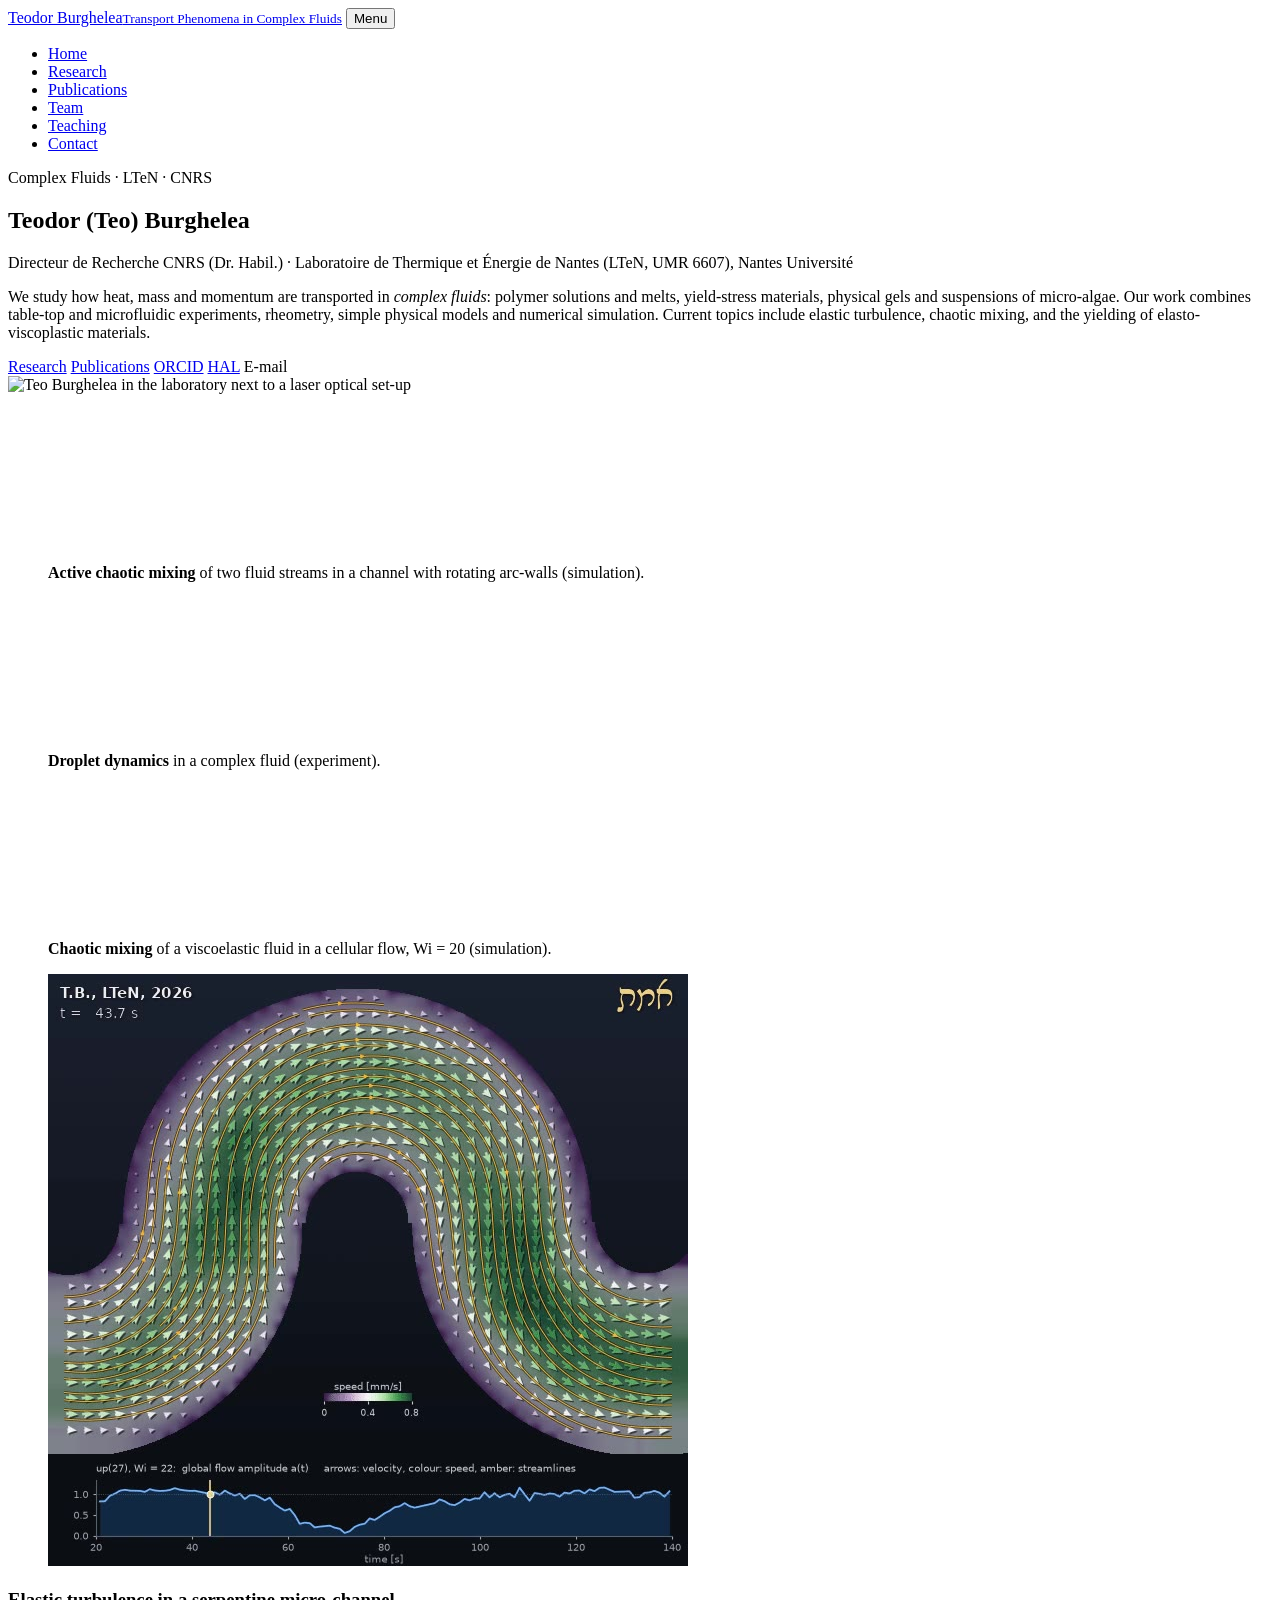
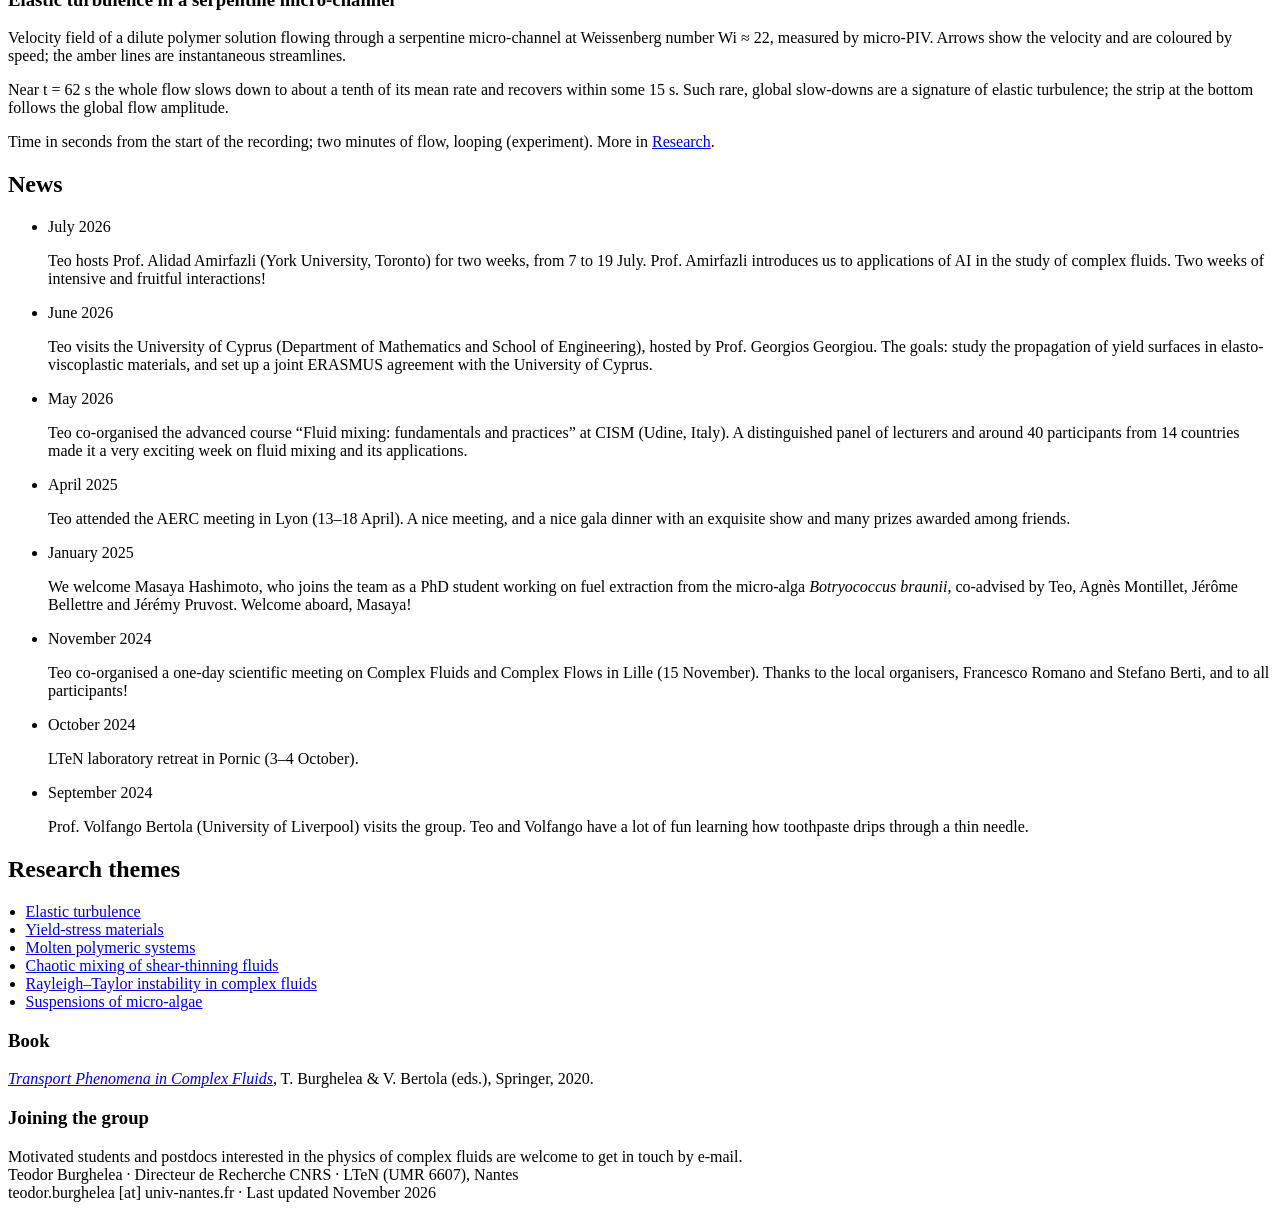
==== index.html @ d14cf73f "Home: add elastic turbulence movie (serpentine micro-channel, Wi = 22) Velocity field with streamlin" ====
<!doctype html>
<html lang="en">
<head>
  <meta charset="utf-8">
  <meta name="viewport" content="width=device-width, initial-scale=1">
  <title>Teodor Burghelea</title>
  <meta name="description" content="Teodor Burghelea, Directeur de Recherche CNRS at LTeN, Nantes: transport phenomena in complex fluids, elastic turbulence, yield-stress materials and chaotic mixing.">
  <meta name="author" content="Teodor Burghelea">
  <meta property="og:title" content="Teodor Burghelea">
  <meta property="og:description" content="Teodor Burghelea, Directeur de Recherche CNRS at LTeN, Nantes: transport phenomena in complex fluids, elastic turbulence, yield-stress materials and chaotic mixing.">
  <meta property="og:image" content="assets/img/teo-burghelea.jpg">
  <link rel="icon" href="data:image/svg+xml,<svg xmlns='http://www.w3.org/2000/svg' viewBox='0 0 64 64'><rect width='64' height='64' rx='14' fill='%2323407a'/><text x='32' y='43' font-family='Georgia,serif' font-size='30' font-weight='bold' fill='white' text-anchor='middle'>TB</text></svg>">
  <link rel="preconnect" href="https://fonts.googleapis.com">
  <link rel="preconnect" href="https://fonts.gstatic.com" crossorigin>
  <link href="https://fonts.googleapis.com/css2?family=Inter:wght@400;500;600&family=Source+Serif+4:opsz,wght@8..60,500;8..60,600&display=swap" rel="stylesheet">
  <link rel="stylesheet" href="assets/style.css">
</head>
<body>
  <header class="site-header">
    <div class="wrap">
      <a class="brand" href="index.html">Teodor Burghelea<small>Transport Phenomena in Complex Fluids</small></a>
      <button class="menu-btn" aria-controls="nav" aria-expanded="false">Menu</button>
      <ul class="nav" id="nav">
        <li><a href="index.html" aria-current="page">Home</a></li>
        <li><a href="research.html">Research</a></li>
        <li><a href="publications.html">Publications</a></li>
        <li><a href="team.html">Team</a></li>
        <li><a href="teaching.html">Teaching</a></li>
        <li><a href="contact.html">Contact</a></li>
      </ul>
    </div>
  </header>

  <main class="wrap">

    <section class="hero">
      <div>
        <p class="eyebrow">Complex Fluids · LTeN · CNRS</p>
        <h1>Teodor (Teo) Burghelea</h1>
        <p class="role">Directeur de Recherche CNRS (Dr. Habil.) · Laboratoire de Thermique et Énergie de Nantes (LTeN, UMR 6607), Nantes Université</p>
        <p class="lead">We study how heat, mass and momentum are transported in <em>complex fluids</em>: polymer solutions and melts, yield-stress materials, physical gels and suspensions of micro-algae. Our work combines table-top and microfluidic experiments, rheometry, simple physical models and numerical simulation. Current topics include elastic turbulence, chaotic mixing, and the yielding of elasto-viscoplastic materials.</p>
        <div class="links">
          <a class="btn primary" href="research.html">Research</a>
          <a class="btn" href="publications.html">Publications</a>
          <a class="btn" href="https://orcid.org/0000-0003-1631-9537">ORCID</a>
          <a class="btn" href="https://cv.hal.science/teodor-burghelea">HAL</a>
          <a class="btn email" data-u="teodor.burghelea" data-d="univ-nantes.fr" data-keep-text="1">E-mail</a>
        </div>
      </div>
      <div class="portrait-wrap">
        <img class="portrait" src="assets/img/teo-burghelea.jpg" width="800" height="1277" alt="Teo Burghelea in the laboratory next to a laser optical set-up">
      </div>
    </section>

    <section>
      <div class="media-strip">
        <figure>
          <video src="assets/media/mixing.mp4" poster="assets/img/mixing-poster.jpg" autoplay muted loop playsinline preload="metadata"></video>
          <figcaption><b>Active chaotic mixing</b> of two fluid streams in a channel with rotating arc-walls (simulation).</figcaption>
        </figure>
        <figure>
          <video src="assets/media/droplet.mp4" poster="assets/img/droplet-poster.jpg" autoplay muted loop playsinline preload="metadata"></video>
          <figcaption><b>Droplet dynamics</b> in a complex fluid (experiment).</figcaption>
        </figure>
        <figure>
          <video src="assets/media/cellular-mixing-evp.mp4" poster="assets/img/cellular-mixing-evp-poster.jpg" autoplay muted loop playsinline preload="metadata"></video>
          <figcaption><b>Chaotic mixing</b> of a viscoelastic fluid in a cellular flow, Wi = 20 (simulation).</figcaption>
        </figure>
      </div>
    </section>

    <section>
      <div class="feature">
        <figure>
          <video src="assets/media/elastic-turbulence-serpentine.mp4" poster="assets/img/elastic-turbulence-serpentine-poster.jpg" width="640" height="592" autoplay muted loop playsinline preload="metadata" aria-label="Velocity field of elastic turbulence in a serpentine micro-channel, with a global slow-down of the flow"></video>
        </figure>
        <div>
          <h3>Elastic turbulence in a serpentine micro-channel</h3>
          <p>Velocity field of a dilute polymer solution flowing through a serpentine micro-channel at Weissenberg number Wi&nbsp;&asymp;&nbsp;22, measured by micro-PIV. Arrows show the velocity and are coloured by speed; the amber lines are instantaneous streamlines.</p>
          <p>Near t&nbsp;=&nbsp;62&nbsp;s the whole flow slows down to about a tenth of its mean rate and recovers within some 15&nbsp;s. Such rare, global slow-downs are a signature of elastic turbulence; the strip at the bottom follows the global flow amplitude.</p>
          <p class="meta">Time in seconds from the start of the recording; two minutes of flow, looping (experiment). More in <a href="research.html#elastic-turbulence">Research</a>.</p>
        </div>
      </div>
    </section>

    <div class="split">
      <section>
        <h2>News</h2>
        <ul class="news">
          <li><time>July 2026</time><p>Teo hosts Prof. Alidad Amirfazli (York University, Toronto) for two weeks, from 7 to 19 July. Prof. Amirfazli introduces us to applications of AI in the study of complex fluids. Two weeks of intensive and fruitful interactions!</p></li>
          <li><time>June 2026</time><p>Teo visits the University of Cyprus (Department of Mathematics and School of Engineering), hosted by Prof. Georgios Georgiou. The goals: study the propagation of yield surfaces in elasto-viscoplastic materials, and set up a joint ERASMUS agreement with the University of Cyprus.</p></li>
          <li><time>May 2026</time><p>Teo co-organised the advanced course “Fluid mixing: fundamentals and practices” at CISM (Udine, Italy). A distinguished panel of lecturers and around 40 participants from 14 countries made it a very exciting week on fluid mixing and its applications.</p></li>
          <li><time>April 2025</time><p>Teo attended the AERC meeting in Lyon (13–18 April). A nice meeting, and a nice gala dinner with an exquisite show and many prizes awarded among friends.</p></li>
          <li><time>January 2025</time><p>We welcome Masaya Hashimoto, who joins the team as a PhD student working on fuel extraction from the micro-alga <i>Botryococcus braunii</i>, co-advised by Teo, Agnès Montillet, Jérôme Bellettre and Jérémy Pruvost. Welcome aboard, Masaya!</p></li>
          <li><time>November 2024</time><p>Teo co-organised a one-day scientific meeting on Complex Fluids and Complex Flows in Lille (15 November). Thanks to the local organisers, Francesco Romano and Stefano Berti, and to all participants!</p></li>
          <li><time>October 2024</time><p>LTeN laboratory retreat in Pornic (3–4 October).</p></li>
          <li><time>September 2024</time><p>Prof. Volfango Bertola (University of Liverpool) visits the group. Teo and Volfango have a lot of fun learning how toothpaste drips through a thin needle.</p></li>
        </ul>
      </section>
      <aside>
        <h2>Research themes</h2>
        <div class="side-box">
          <ul style="margin:0;padding-left:1.1em">
            <li><a href="research.html#elastic-turbulence">Elastic turbulence</a></li>
            <li><a href="research.html#yield-stress">Yield-stress materials</a></li>
            <li><a href="research.html#polymer-melts">Molten polymeric systems</a></li>
            <li><a href="research.html#chaotic-mixing">Chaotic mixing of shear-thinning fluids</a></li>
            <li><a href="research.html#rayleigh-taylor">Rayleigh–Taylor instability in complex fluids</a></li>
            <li><a href="research.html#micro-algae">Suspensions of micro-algae</a></li>
          </ul>
        </div>
        <div class="side-box">
          <h3>Book</h3>
          <p style="margin:0"><a href="https://doi.org/10.1007/978-3-030-35558-6"><i>Transport Phenomena in Complex Fluids</i></a>, T. Burghelea &amp; V. Bertola (eds.), Springer, 2020.</p>
        </div>
        <div class="side-box">
          <h3>Joining the group</h3>
          <p style="margin:0">Motivated students and postdocs interested in the physics of complex fluids are welcome to get in touch by <a class="email" data-keep-text="1" data-u="teodor.burghelea" data-d="univ-nantes.fr">e-mail</a>.</p>
        </div>
      </aside>
    </div>

  </main>

  <footer class="site-footer">
    <div class="wrap">
      <div>Teodor Burghelea · Directeur de Recherche CNRS · LTeN (UMR 6607), Nantes</div>
      <div><a class="email" data-u="teodor.burghelea" data-d="univ-nantes.fr">teodor.burghelea [at] univ-nantes.fr</a> · Last updated November 2026</div>
    </div>
  </footer>
  <script src="assets/site.js"></script>
</body>
</html>
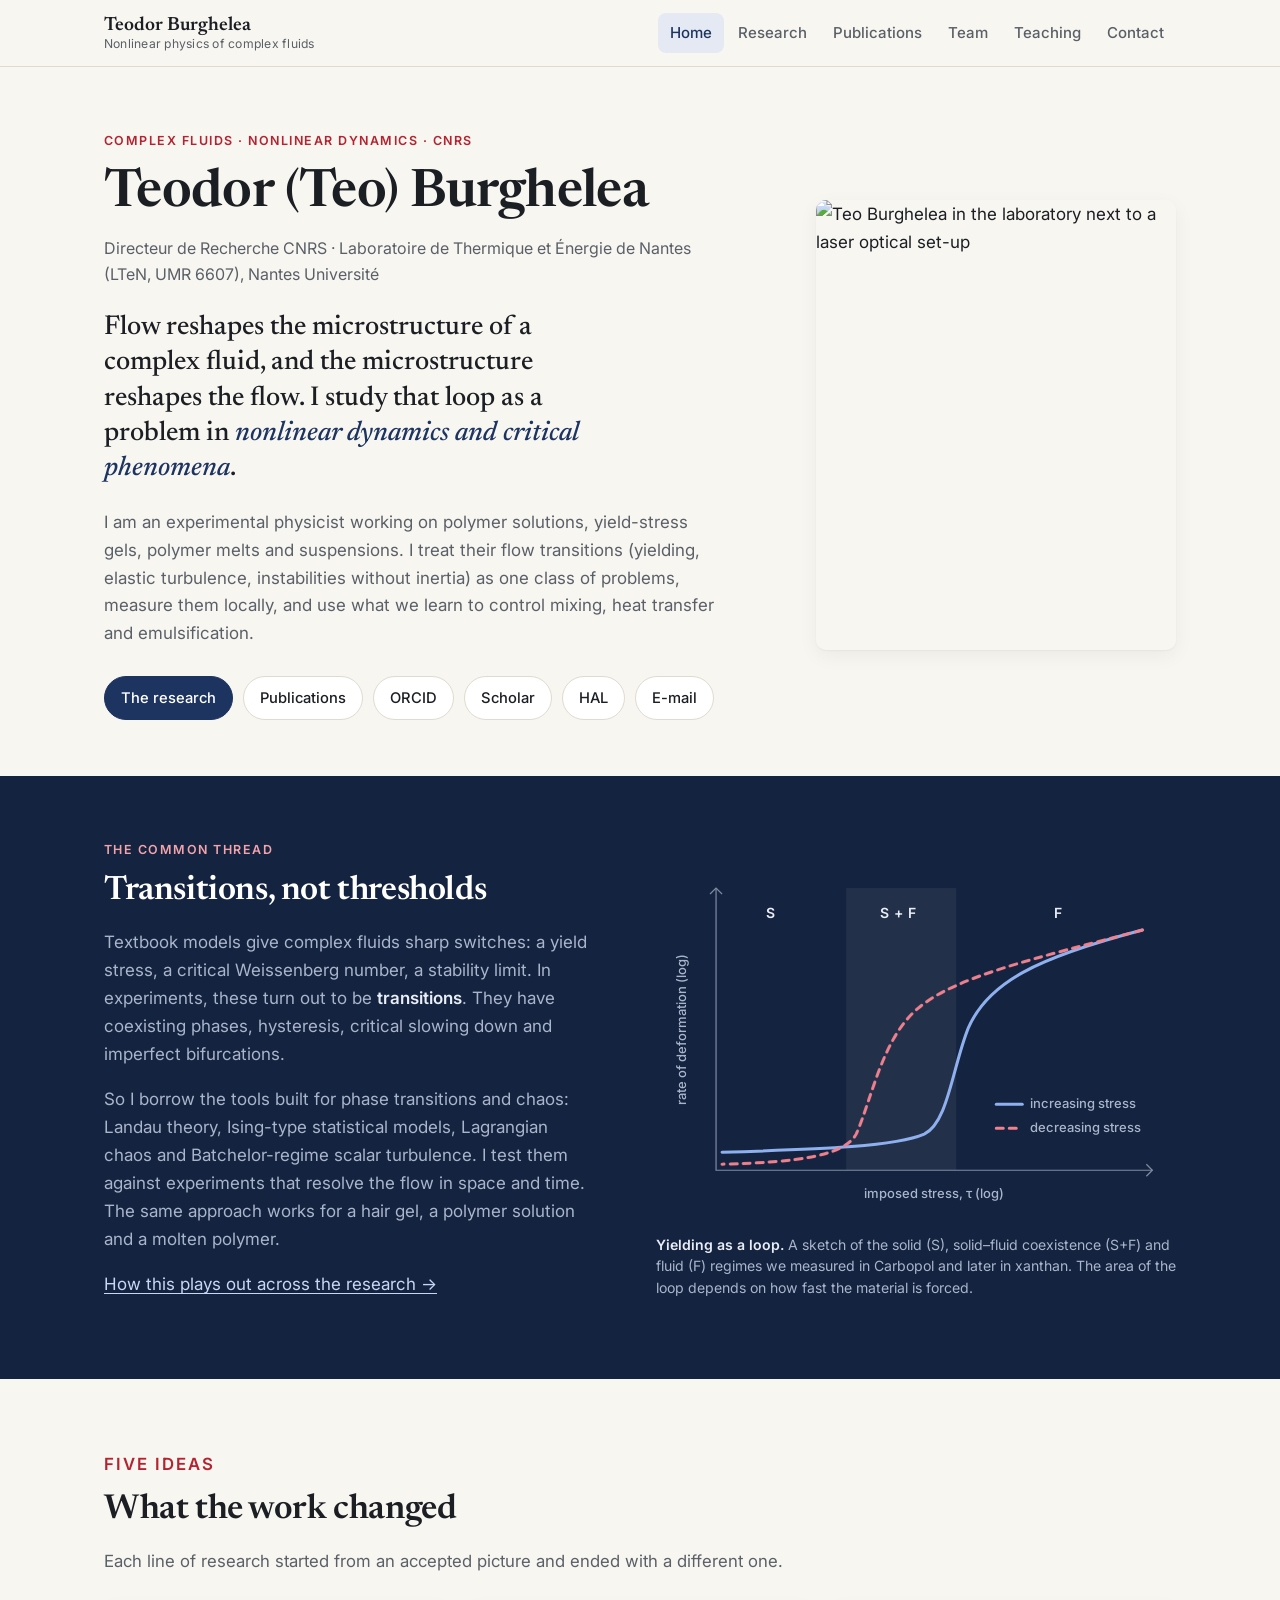
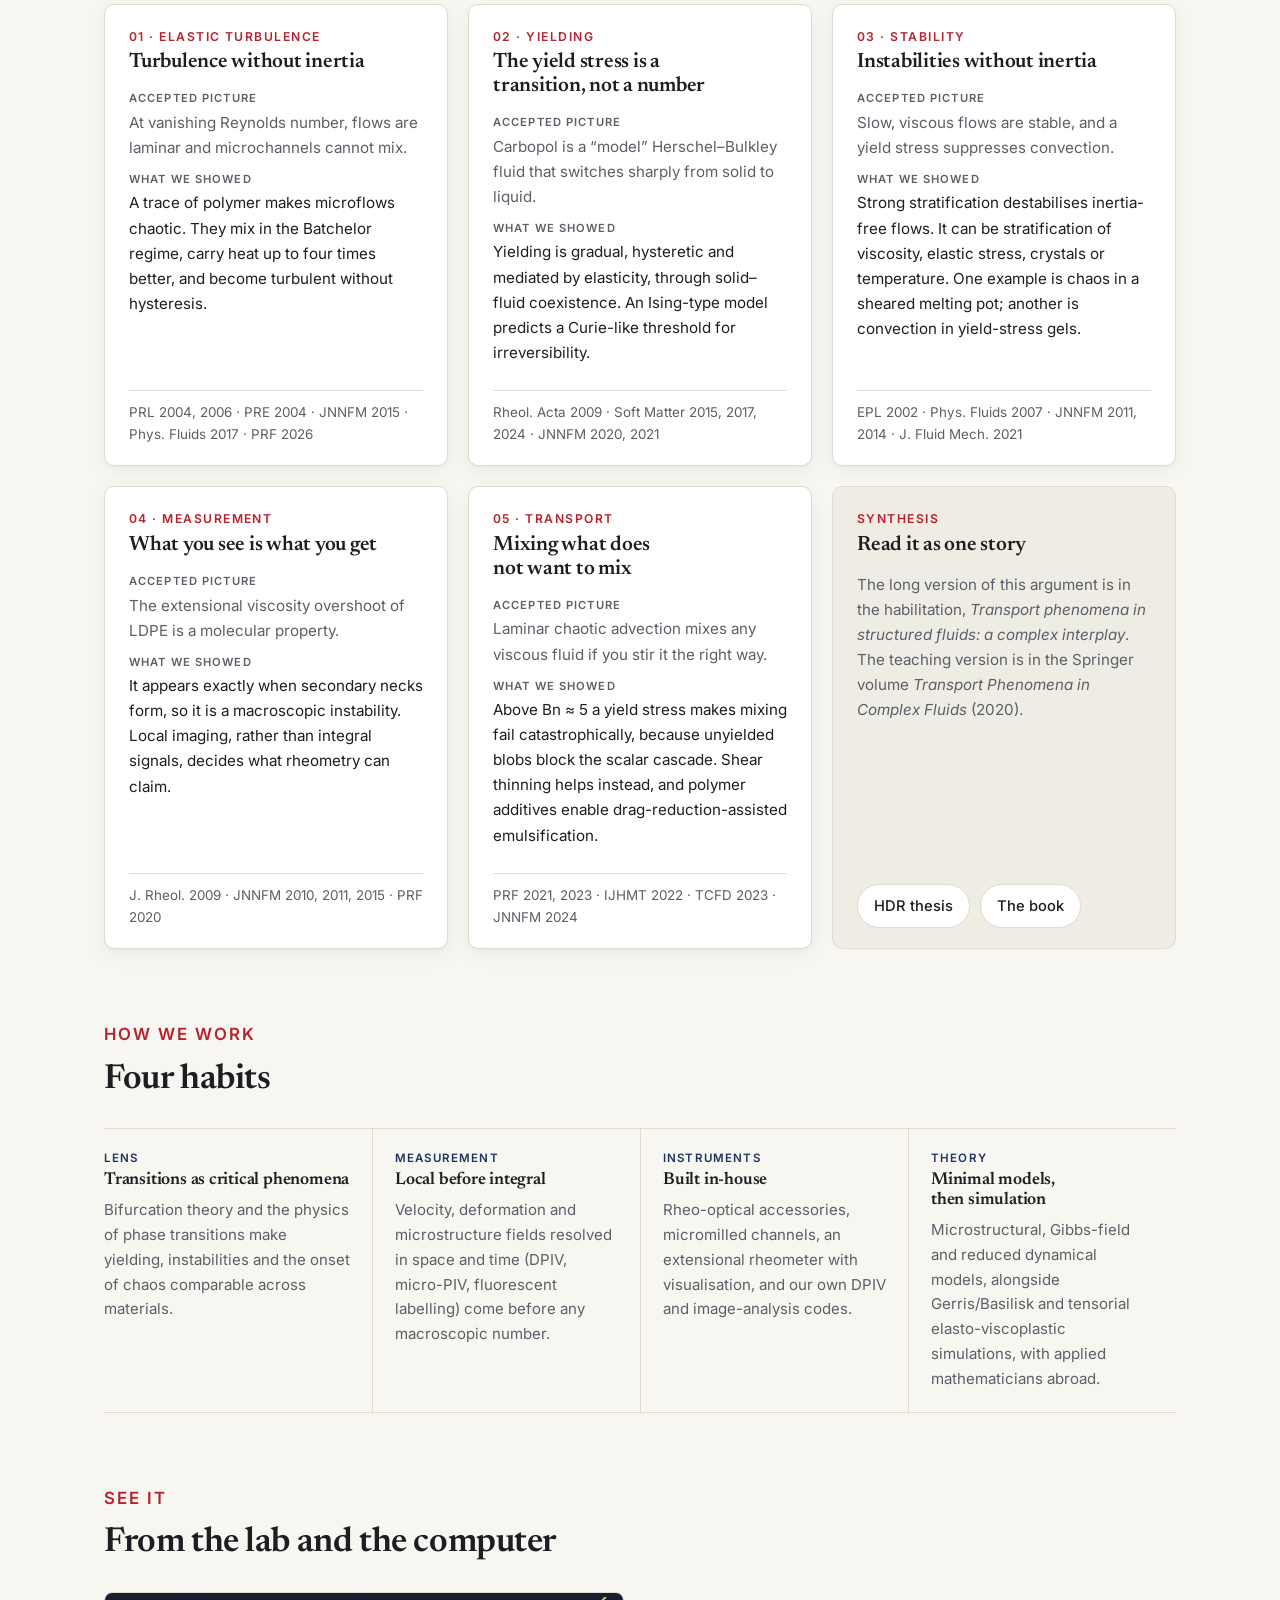
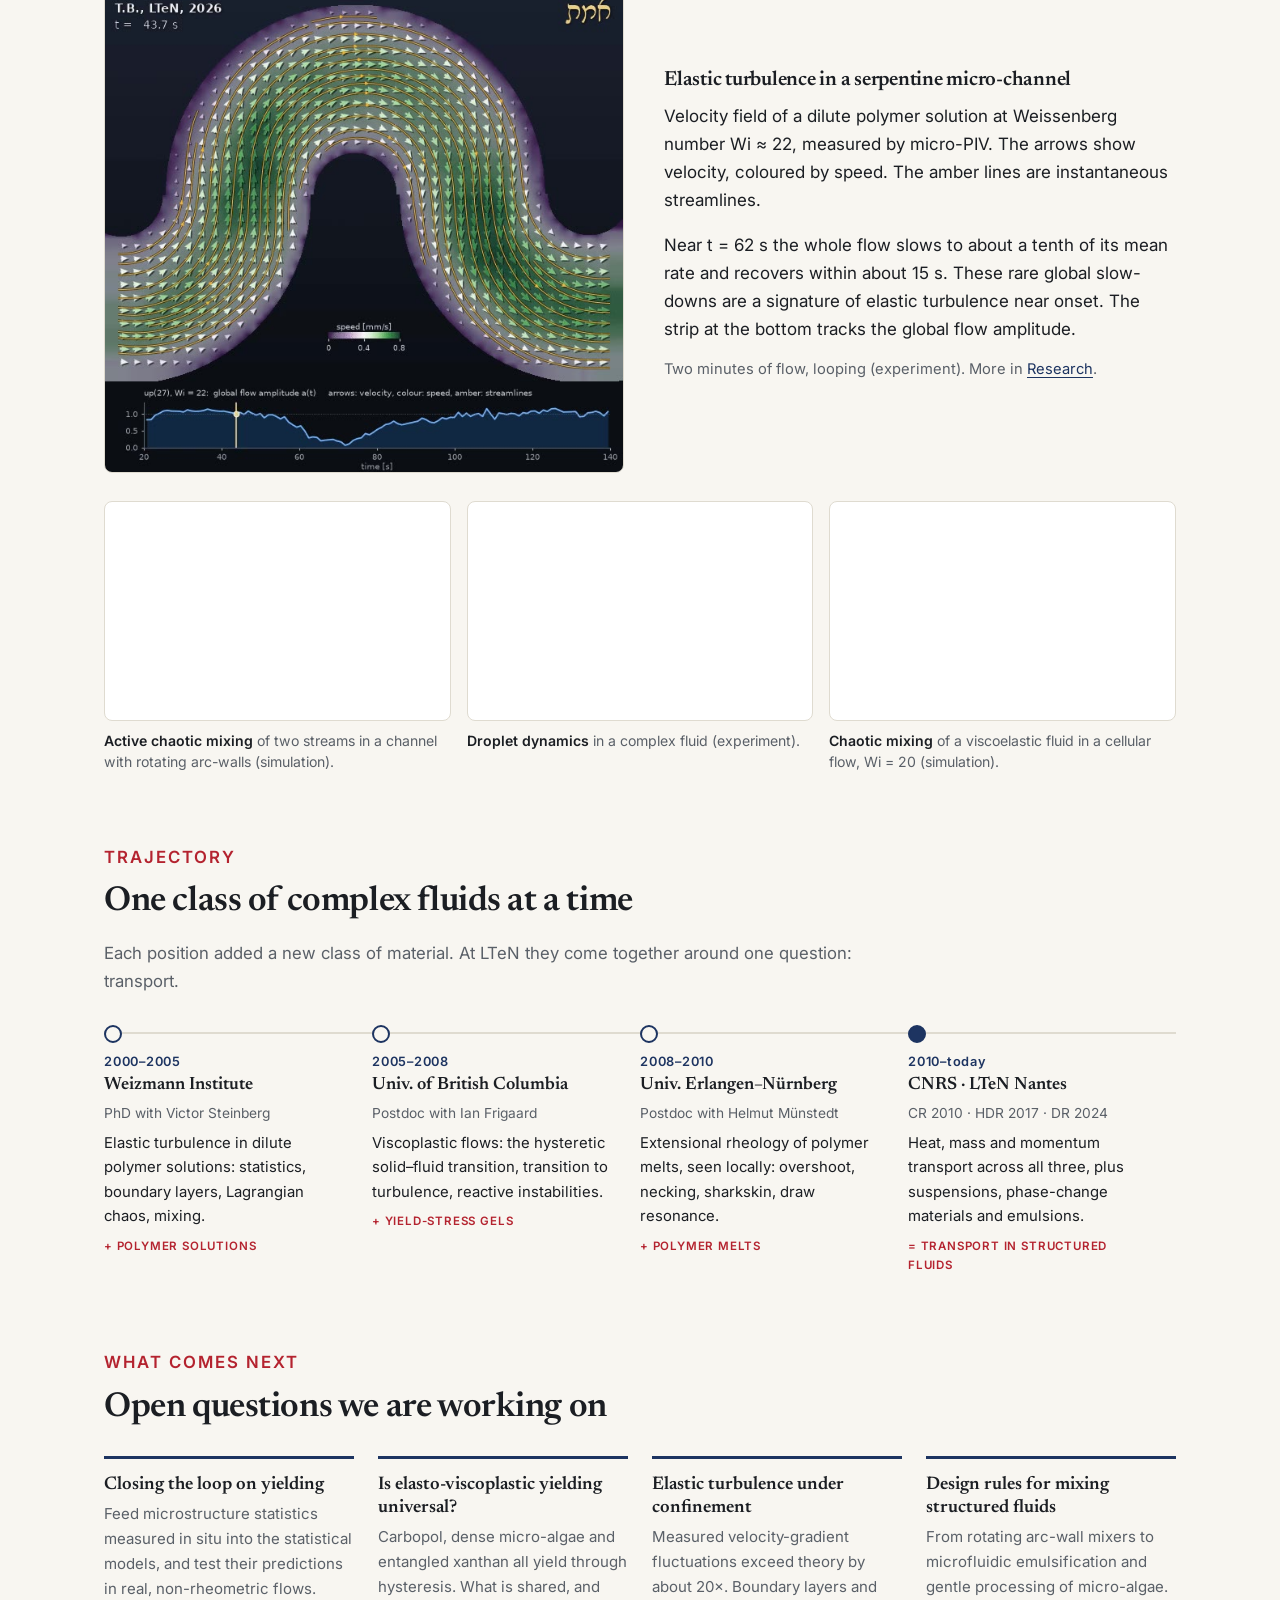
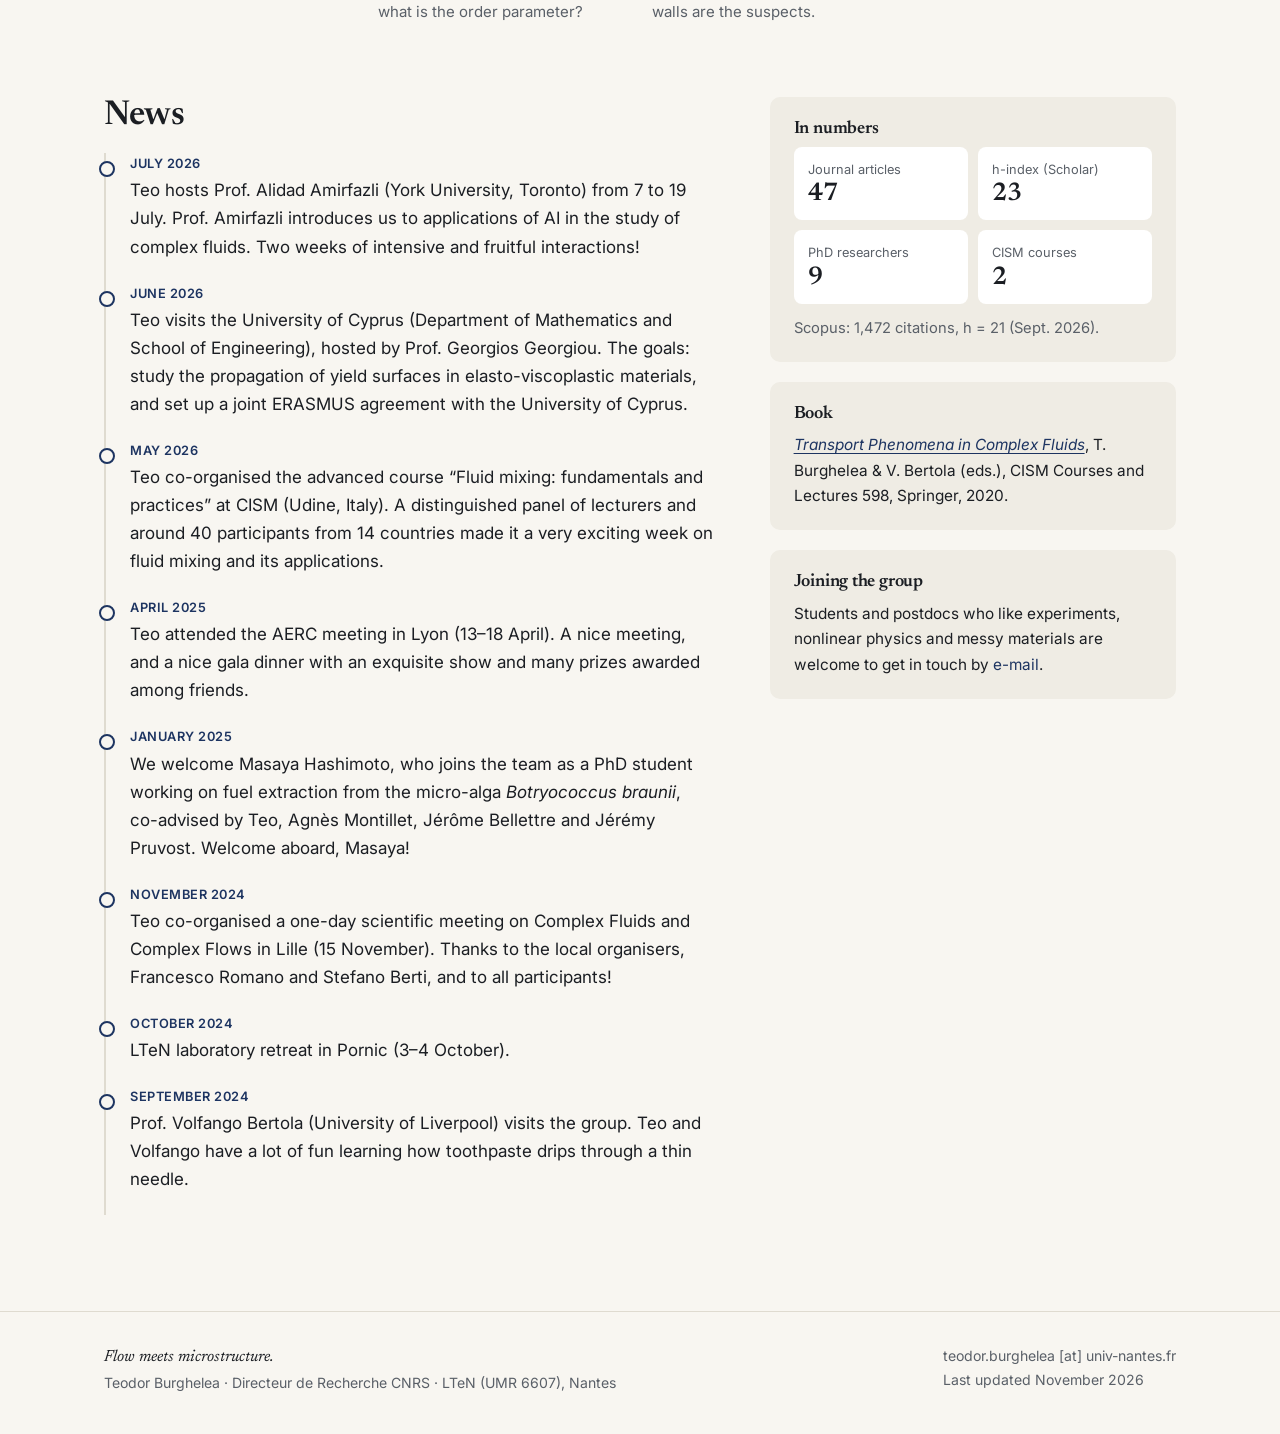
==== commit 2ee34c2d: "Redesign around research identity Co-Authored-By: Claude Opus 5.5 <noreply@anthropic.com>" ====
--- a/index.html
+++ b/index.html
@@ -3,22 +3,22 @@
 <head>
   <meta charset="utf-8">
   <meta name="viewport" content="width=device-width, initial-scale=1">
-  <title>Teodor Burghelea</title>
-  <meta name="description" content="Teodor Burghelea, Directeur de Recherche CNRS at LTeN, Nantes: transport phenomena in complex fluids, elastic turbulence, yield-stress materials and chaotic mixing.">
+  <title>Teodor Burghelea · Nonlinear physics of complex fluids</title>
+  <meta name="description" content="Teodor Burghelea, CNRS Director of Research at LTeN, Nantes. How the microstructure of complex fluids and their flow shape each other: yielding, elastic turbulence, instabilities without inertia, mixing.">
   <meta name="author" content="Teodor Burghelea">
-  <meta property="og:title" content="Teodor Burghelea">
-  <meta property="og:description" content="Teodor Burghelea, Directeur de Recherche CNRS at LTeN, Nantes: transport phenomena in complex fluids, elastic turbulence, yield-stress materials and chaotic mixing.">
+  <meta property="og:title" content="Teodor Burghelea · Nonlinear physics of complex fluids">
+  <meta property="og:description" content="How the microstructure of complex fluids and their flow shape each other, studied with the tools of nonlinear dynamics and critical phenomena.">
   <meta property="og:image" content="assets/img/teo-burghelea.jpg">
-  <link rel="icon" href="data:image/svg+xml,<svg xmlns='http://www.w3.org/2000/svg' viewBox='0 0 64 64'><rect width='64' height='64' rx='14' fill='%2323407a'/><text x='32' y='43' font-family='Georgia,serif' font-size='30' font-weight='bold' fill='white' text-anchor='middle'>TB</text></svg>">
+  <link rel="icon" href="data:image/svg+xml,<svg xmlns='http://www.w3.org/2000/svg' viewBox='0 0 64 64'><rect width='64' height='64' rx='14' fill='%231d3461'/><text x='32' y='43' font-family='Georgia,serif' font-size='30' font-weight='bold' fill='white' text-anchor='middle'>TB</text></svg>">
   <link rel="preconnect" href="https://fonts.googleapis.com">
   <link rel="preconnect" href="https://fonts.gstatic.com" crossorigin>
-  <link href="https://fonts.googleapis.com/css2?family=Inter:wght@400;500;600&family=Source+Serif+4:opsz,wght@8..60,500;8..60,600&display=swap" rel="stylesheet">
+  <link href="https://fonts.googleapis.com/css2?family=Inter:wght@400;500;600&family=Newsreader:ital,opsz,wght@0,6..72,500;0,6..72,600;1,6..72,500&display=swap" rel="stylesheet">
   <link rel="stylesheet" href="assets/style.css">
 </head>
 <body>
   <header class="site-header">
     <div class="wrap">
-      <a class="brand" href="index.html">Teodor Burghelea<small>Transport Phenomena in Complex Fluids</small></a>
+      <a class="brand" href="index.html">Teodor Burghelea<small>Nonlinear physics of complex fluids</small></a>
       <button class="menu-btn" aria-controls="nav" aria-expanded="false">Menu</button>
       <ul class="nav" id="nav">
         <li><a href="index.html" aria-current="page">Home</a></li>
@@ -31,101 +31,252 @@
     </div>
   </header>
 
-  <main class="wrap">
-
-    <section class="hero">
-      <div>
-        <p class="eyebrow">Complex Fluids · LTeN · CNRS</p>
-        <h1>Teodor (Teo) Burghelea</h1>
-        <p class="role">Directeur de Recherche CNRS (Dr. Habil.) · Laboratoire de Thermique et Énergie de Nantes (LTeN, UMR 6607), Nantes Université</p>
-        <p class="lead">We study how heat, mass and momentum are transported in <em>complex fluids</em>: polymer solutions and melts, yield-stress materials, physical gels and suspensions of micro-algae. Our work combines table-top and microfluidic experiments, rheometry, simple physical models and numerical simulation. Current topics include elastic turbulence, chaotic mixing, and the yielding of elasto-viscoplastic materials.</p>
-        <div class="links">
-          <a class="btn primary" href="research.html">Research</a>
-          <a class="btn" href="publications.html">Publications</a>
-          <a class="btn" href="https://orcid.org/0000-0003-1631-9537">ORCID</a>
-          <a class="btn" href="https://cv.hal.science/teodor-burghelea">HAL</a>
-          <a class="btn email" data-u="teodor.burghelea" data-d="univ-nantes.fr" data-keep-text="1">E-mail</a>
-        </div>
-      </div>
-      <div class="portrait-wrap">
-        <img class="portrait" src="assets/img/teo-burghelea.jpg" width="800" height="1277" alt="Teo Burghelea in the laboratory next to a laser optical set-up">
-      </div>
-    </section>
-
-    <section>
-      <div class="media-strip">
-        <figure>
-          <video src="assets/media/mixing.mp4" poster="assets/img/mixing-poster.jpg" autoplay muted loop playsinline preload="metadata"></video>
-          <figcaption><b>Active chaotic mixing</b> of two fluid streams in a channel with rotating arc-walls (simulation).</figcaption>
-        </figure>
-        <figure>
-          <video src="assets/media/droplet.mp4" poster="assets/img/droplet-poster.jpg" autoplay muted loop playsinline preload="metadata"></video>
-          <figcaption><b>Droplet dynamics</b> in a complex fluid (experiment).</figcaption>
-        </figure>
-        <figure>
-          <video src="assets/media/cellular-mixing-evp.mp4" poster="assets/img/cellular-mixing-evp-poster.jpg" autoplay muted loop playsinline preload="metadata"></video>
-          <figcaption><b>Chaotic mixing</b> of a viscoelastic fluid in a cellular flow, Wi = 20 (simulation).</figcaption>
+  <main>
+
+    <div class="wrap">
+      <section class="hero">
+        <div>
+          <p class="eyebrow">Complex fluids · Nonlinear dynamics · CNRS</p>
+          <h1>Teodor (Teo) Burghelea</h1>
+          <p class="role">Directeur de Recherche CNRS · Laboratoire de Thermique et Énergie de Nantes (LTeN, UMR 6607), Nantes Université</p>
+          <p class="thesis">Flow reshapes the microstructure of a complex fluid, and the microstructure reshapes the flow. I study that loop as a problem in <em>nonlinear dynamics and critical phenomena</em>.</p>
+          <p class="lead">I am an experimental physicist working on polymer solutions, yield-stress gels, polymer melts and suspensions. I treat their flow transitions (yielding, elastic turbulence, instabilities without inertia) as one class of problems, measure them locally, and use what we learn to control mixing, heat transfer and emulsification.</p>
+          <div class="links">
+            <a class="btn primary" href="research.html">The research</a>
+            <a class="btn" href="publications.html">Publications</a>
+            <a class="btn" href="https://orcid.org/0000-0003-1631-9537">ORCID</a>
+            <a class="btn" href="https://scholar.google.com/citations?user=nRgab9YAAAAJ">Scholar</a>
+            <a class="btn" href="https://cv.hal.science/teodor-burghelea">HAL</a>
+            <a class="btn email" data-u="teodor.burghelea" data-d="univ-nantes.fr" data-keep-text="1">E-mail</a>
+          </div>
+        </div>
+        <div class="portrait-wrap">
+          <img class="portrait" src="assets/img/teo-burghelea.jpg" width="800" height="1277" alt="Teo Burghelea in the laboratory next to a laser optical set-up">
+        </div>
+      </section>
+    </div>
+
+    <!-- Identity band: the lens, illustrated by the yielding hysteresis loop -->
+    <section class="band" aria-labelledby="lens-title">
+      <div class="wrap">
+        <div>
+          <p class="eyebrow">The common thread</p>
+          <h2 id="lens-title">Transitions, not thresholds</h2>
+          <p>Textbook models give complex fluids sharp switches: a yield stress, a critical Weissenberg number, a stability limit. In experiments, these turn out to be <strong>transitions</strong>. They have coexisting phases, hysteresis, critical slowing down and imperfect bifurcations.</p>
+          <p>So I borrow the tools built for phase transitions and chaos: Landau theory, Ising-type statistical models, Lagrangian chaos and Batchelor-regime scalar turbulence. I test them against experiments that resolve the flow in space and time. The same approach works for a hair gel, a polymer solution and a molten polymer.</p>
+          <p><a href="research.html#lens">How this plays out across the research →</a></p>
+        </div>
+        <figure style="margin:0">
+          <svg class="loop" viewBox="0 0 520 360" role="img" aria-labelledby="loop-t loop-d">
+            <title id="loop-t">Sketch of the yielding hysteresis loop</title>
+            <desc id="loop-d">Rate of deformation against imposed stress on logarithmic axes. On increasing stress the material stays solid, then passes through a solid–fluid coexistence regime and becomes fluid. On decreasing stress it returns along a different path, enclosing a hysteresis loop in the coexistence regime.</desc>
+            <rect class="zone" x="190" y="30" width="110" height="282" opacity=".06"/>
+            <path class="axis" d="M60 30 V312 H496"/>
+            <path class="axis" d="M490 306 L496 312 L490 318 M54 36 L60 30 L66 36"/>
+            <text class="lbl" x="110" y="60">S</text>
+            <text class="lbl" x="224" y="60">S + F</text>
+            <text class="lbl" x="398" y="60">F</text>
+            <path class="up" d="M66 294 C170 291 240 288 268 276 C292 264 296 210 312 170 C332 124 380 100 486 72"/>
+            <path class="down" d="M486 72 C380 100 300 118 262 150 C226 180 216 240 200 276 C188 298 140 304 66 306"/>
+            <text x="278" y="340" text-anchor="middle">imposed stress, τ (log)</text>
+            <text x="30" y="171" text-anchor="middle" transform="rotate(-90 30 171)">rate of deformation (log)</text>
+            <line x1="340" y1="246" x2="366" y2="246" class="up" style="animation:none;stroke-dasharray:none;stroke-dashoffset:0"/>
+            <text x="374" y="250">increasing stress</text>
+            <line x1="340" y1="270" x2="366" y2="270" class="down" style="animation:none;opacity:1"/>
+            <text x="374" y="274">decreasing stress</text>
+          </svg>
+          <figcaption style="color:var(--band-muted)"><b style="color:var(--band-text)">Yielding as a loop.</b> A sketch of the solid (S), solid–fluid coexistence (S+F) and fluid (F) regimes we measured in Carbopol and later in xanthan. The area of the loop depends on how fast the material is forced.</figcaption>
         </figure>
       </div>
     </section>
 
-    <section>
-      <div class="feature">
-        <figure>
-          <video src="assets/media/elastic-turbulence-serpentine.mp4" poster="assets/img/elastic-turbulence-serpentine-poster.jpg" width="640" height="592" autoplay muted loop playsinline preload="metadata" aria-label="Velocity field of elastic turbulence in a serpentine micro-channel, with a global slow-down of the flow"></video>
-        </figure>
-        <div>
-          <h3>Elastic turbulence in a serpentine micro-channel</h3>
-          <p>Velocity field of a dilute polymer solution flowing through a serpentine micro-channel at Weissenberg number Wi&nbsp;&asymp;&nbsp;22, measured by micro-PIV. Arrows show the velocity and are coloured by speed; the amber lines are instantaneous streamlines.</p>
-          <p>Near t&nbsp;=&nbsp;62&nbsp;s the whole flow slows down to about a tenth of its mean rate and recovers within some 15&nbsp;s. Such rare, global slow-downs are a signature of elastic turbulence; the strip at the bottom follows the global flow amplitude.</p>
-          <p class="meta">Time in seconds from the start of the recording; two minutes of flow, looping (experiment). More in <a href="research.html#elastic-turbulence">Research</a>.</p>
-        </div>
+    <div class="wrap">
+
+      <!-- Signature contributions -->
+      <section class="block" aria-labelledby="ideas-title">
+        <div class="block-head">
+          <p class="eyebrow">Five ideas</p>
+          <h2 id="ideas-title">What the work changed</h2>
+          <p>Each line of research started from an accepted picture and ended with a different one.</p>
+        </div>
+        <div class="ideas">
+          <a class="idea" href="research.html#elastic-turbulence">
+            <span class="num">01 · Elastic turbulence</span>
+            <h3>Turbulence without inertia</h3>
+            <dl>
+              <dt>Accepted picture</dt><dd class="was">At vanishing Reynolds number, flows are laminar and microchannels cannot mix.</dd>
+              <dt>What we showed</dt><dd>A trace of polymer makes microflows chaotic. They mix in the Batchelor regime, carry heat up to four times better, and become turbulent without hysteresis.</dd>
+            </dl>
+            <span class="refs">PRL 2004, 2006 · PRE 2004 · JNNFM 2015 · Phys. Fluids 2017 · PRF 2026</span>
+          </a>
+          <a class="idea" href="research.html#yield-stress">
+            <span class="num">02 · Yielding</span>
+            <h3>The yield stress is a transition, not a number</h3>
+            <dl>
+              <dt>Accepted picture</dt><dd class="was">Carbopol is a “model” Herschel–Bulkley fluid that switches sharply from solid to liquid.</dd>
+              <dt>What we showed</dt><dd>Yielding is gradual, hysteretic and mediated by elasticity, through solid–fluid coexistence. An Ising-type model predicts a Curie-like threshold for irreversibility.</dd>
+            </dl>
+            <span class="refs">Rheol. Acta 2009 · Soft Matter 2015, 2017, 2024 · JNNFM 2020, 2021</span>
+          </a>
+          <a class="idea" href="research.html#instabilities">
+            <span class="num">03 · Stability</span>
+            <h3>Instabilities without inertia</h3>
+            <dl>
+              <dt>Accepted picture</dt><dd class="was">Slow, viscous flows are stable, and a yield stress suppresses convection.</dd>
+              <dt>What we showed</dt><dd>Strong stratification destabilises inertia-free flows. It can be stratification of viscosity, elastic stress, crystals or temperature. One example is chaos in a sheared melting pot; another is convection in yield-stress gels.</dd>
+            </dl>
+            <span class="refs">EPL 2002 · Phys. Fluids 2007 · JNNFM 2011, 2014 · J. Fluid Mech. 2021</span>
+          </a>
+          <a class="idea" href="research.html#polymer-melts">
+            <span class="num">04 · Measurement</span>
+            <h3>What you see is what you get</h3>
+            <dl>
+              <dt>Accepted picture</dt><dd class="was">The extensional viscosity overshoot of LDPE is a molecular property.</dd>
+              <dt>What we showed</dt><dd>It appears exactly when secondary necks form, so it is a macroscopic instability. Local imaging, rather than integral signals, decides what rheometry can claim.</dd>
+            </dl>
+            <span class="refs">J. Rheol. 2009 · JNNFM 2010, 2011, 2015 · PRF 2020</span>
+          </a>
+          <a class="idea" href="research.html#chaotic-mixing">
+            <span class="num">05 · Transport</span>
+            <h3>Mixing what does not want to mix</h3>
+            <dl>
+              <dt>Accepted picture</dt><dd class="was">Laminar chaotic advection mixes any viscous fluid if you stir it the right way.</dd>
+              <dt>What we showed</dt><dd>Above Bn ≈ 5 a yield stress makes mixing fail catastrophically, because unyielded blobs block the scalar cascade. Shear thinning helps instead, and polymer additives enable drag-reduction-assisted emulsification.</dd>
+            </dl>
+            <span class="refs">PRF 2021, 2023 · IJHMT 2022 · TCFD 2023 · JNNFM 2024</span>
+          </a>
+          <div class="idea" style="background:var(--surface-2);box-shadow:none">
+            <span class="num">Synthesis</span>
+            <h3>Read it as one story</h3>
+            <p style="font-size:.95rem;color:var(--muted)">The long version of this argument is in the habilitation, <i>Transport phenomena in structured fluids: a complex interplay</i>. The teaching version is in the Springer volume <i>Transport Phenomena in Complex Fluids</i> (2020).</p>
+            <div class="links" style="margin-top:auto">
+              <a class="btn" href="https://drive.google.com/open?id=1WchqFsrCGvv6j9l4W2r7ldSKxiWsiBoJ">HDR thesis</a>
+              <a class="btn" href="https://doi.org/10.1007/978-3-030-35558-6">The book</a>
+            </div>
+          </div>
+        </div>
+      </section>
+
+      <!-- Method -->
+      <section class="block" aria-labelledby="method-title">
+        <div class="block-head">
+          <p class="eyebrow">How we work</p>
+          <h2 id="method-title">Four habits</h2>
+        </div>
+        <div class="method">
+          <div><span class="k">Lens</span><h3>Transitions as critical phenomena</h3><p>Bifurcation theory and the physics of phase transitions make yielding, instabilities and the onset of chaos comparable across materials.</p></div>
+          <div><span class="k">Measurement</span><h3>Local before integral</h3><p>Velocity, deformation and microstructure fields resolved in space and time (DPIV, micro-PIV, fluorescent labelling) come before any macroscopic number.</p></div>
+          <div><span class="k">Instruments</span><h3>Built in-house</h3><p>Rheo-optical accessories, micromilled channels, an extensional rheometer with visualisation, and our own DPIV and image-analysis codes.</p></div>
+          <div><span class="k">Theory</span><h3>Minimal models, then simulation</h3><p>Microstructural, Gibbs-field and reduced dynamical models, alongside Gerris/Basilisk and tensorial elasto-viscoplastic simulations, with applied mathematicians abroad.</p></div>
+        </div>
+      </section>
+
+      <!-- Media -->
+      <section class="block" aria-labelledby="see-title">
+        <div class="block-head">
+          <p class="eyebrow">See it</p>
+          <h2 id="see-title">From the lab and the computer</h2>
+        </div>
+        <div class="feature" style="margin-top:0">
+          <figure>
+            <video src="assets/media/elastic-turbulence-serpentine.mp4" poster="assets/img/elastic-turbulence-serpentine-poster.jpg" width="640" height="592" autoplay muted loop playsinline preload="metadata" aria-label="Velocity field of elastic turbulence in a serpentine micro-channel, with a global slow-down of the flow"></video>
+          </figure>
+          <div>
+            <h3>Elastic turbulence in a serpentine micro-channel</h3>
+            <p>Velocity field of a dilute polymer solution at Weissenberg number Wi&nbsp;&asymp;&nbsp;22, measured by micro-PIV. The arrows show velocity, coloured by speed. The amber lines are instantaneous streamlines.</p>
+            <p>Near t&nbsp;=&nbsp;62&nbsp;s the whole flow slows to about a tenth of its mean rate and recovers within about 15&nbsp;s. These rare global slow-downs are a signature of elastic turbulence near onset. The strip at the bottom tracks the global flow amplitude.</p>
+            <p class="meta">Two minutes of flow, looping (experiment). More in <a href="research.html#elastic-turbulence">Research</a>.</p>
+          </div>
+        </div>
+        <div class="media-strip" style="margin-top:28px">
+          <figure>
+            <video src="assets/media/mixing.mp4" poster="assets/img/mixing-poster.jpg" autoplay muted loop playsinline preload="metadata"></video>
+            <figcaption><b>Active chaotic mixing</b> of two streams in a channel with rotating arc-walls (simulation).</figcaption>
+          </figure>
+          <figure>
+            <video src="assets/media/droplet.mp4" poster="assets/img/droplet-poster.jpg" autoplay muted loop playsinline preload="metadata"></video>
+            <figcaption><b>Droplet dynamics</b> in a complex fluid (experiment).</figcaption>
+          </figure>
+          <figure>
+            <video src="assets/media/cellular-mixing-evp.mp4" poster="assets/img/cellular-mixing-evp-poster.jpg" autoplay muted loop playsinline preload="metadata"></video>
+            <figcaption><b>Chaotic mixing</b> of a viscoelastic fluid in a cellular flow, Wi = 20 (simulation).</figcaption>
+          </figure>
+        </div>
+      </section>
+
+      <!-- Trajectory -->
+      <section class="block" aria-labelledby="path-title">
+        <div class="block-head">
+          <p class="eyebrow">Trajectory</p>
+          <h2 id="path-title">One class of complex fluids at a time</h2>
+          <p>Each position added a new class of material. At LTeN they come together around one question: transport.</p>
+        </div>
+        <ol class="path">
+          <li><time>2000–2005</time><b>Weizmann Institute</b><span class="who">PhD with Victor Steinberg</span><p>Elastic turbulence in dilute polymer solutions: statistics, boundary layers, Lagrangian chaos, mixing.</p><span class="adds">+ polymer solutions</span></li>
+          <li><time>2005–2008</time><b>Univ. of British Columbia</b><span class="who">Postdoc with Ian Frigaard</span><p>Viscoplastic flows: the hysteretic solid–fluid transition, transition to turbulence, reactive instabilities.</p><span class="adds">+ yield-stress gels</span></li>
+          <li><time>2008–2010</time><b>Univ. Erlangen–Nürnberg</b><span class="who">Postdoc with Helmut Münstedt</span><p>Extensional rheology of polymer melts, seen locally: overshoot, necking, sharkskin, draw resonance.</p><span class="adds">+ polymer melts</span></li>
+          <li><time>2010–today</time><b>CNRS · LTeN Nantes</b><span class="who">CR 2010 · HDR 2017 · DR 2024</span><p>Heat, mass and momentum transport across all three, plus suspensions, phase-change materials and emulsions.</p><span class="adds">= transport in structured fluids</span></li>
+        </ol>
+      </section>
+
+      <!-- Programme -->
+      <section class="block" aria-labelledby="next-title">
+        <div class="block-head">
+          <p class="eyebrow">What comes next</p>
+          <h2 id="next-title">Open questions we are working on</h2>
+        </div>
+        <ul class="questions">
+          <li><b>Closing the loop on yielding</b><p>Feed microstructure statistics measured in situ into the statistical models, and test their predictions in real, non-rheometric flows.</p></li>
+          <li><b>Is elasto-viscoplastic yielding universal?</b><p>Carbopol, dense micro-algae and entangled xanthan all yield through hysteresis. What is shared, and what is the order parameter?</p></li>
+          <li><b>Elastic turbulence under confinement</b><p>Measured velocity-gradient fluctuations exceed theory by about 20×. Boundary layers and walls are the suspects.</p></li>
+          <li><b>Design rules for mixing structured fluids</b><p>From rotating arc-wall mixers to microfluidic emulsification and gentle processing of micro-algae.</p></li>
+        </ul>
+      </section>
+
+      <!-- News + side -->
+      <div class="split block">
+        <section aria-labelledby="news-title">
+          <h2 id="news-title">News</h2>
+          <ul class="news">
+            <li><time>July 2026</time><p>Teo hosts Prof. Alidad Amirfazli (York University, Toronto) from 7 to 19 July. Prof. Amirfazli introduces us to applications of AI in the study of complex fluids. Two weeks of intensive and fruitful interactions!</p></li>
+            <li><time>June 2026</time><p>Teo visits the University of Cyprus (Department of Mathematics and School of Engineering), hosted by Prof. Georgios Georgiou. The goals: study the propagation of yield surfaces in elasto-viscoplastic materials, and set up a joint ERASMUS agreement with the University of Cyprus.</p></li>
+            <li><time>May 2026</time><p>Teo co-organised the advanced course “Fluid mixing: fundamentals and practices” at CISM (Udine, Italy). A distinguished panel of lecturers and around 40 participants from 14 countries made it a very exciting week on fluid mixing and its applications.</p></li>
+            <li><time>April 2025</time><p>Teo attended the AERC meeting in Lyon (13–18 April). A nice meeting, and a nice gala dinner with an exquisite show and many prizes awarded among friends.</p></li>
+            <li><time>January 2025</time><p>We welcome Masaya Hashimoto, who joins the team as a PhD student working on fuel extraction from the micro-alga <i>Botryococcus braunii</i>, co-advised by Teo, Agnès Montillet, Jérôme Bellettre and Jérémy Pruvost. Welcome aboard, Masaya!</p></li>
+            <li><time>November 2024</time><p>Teo co-organised a one-day scientific meeting on Complex Fluids and Complex Flows in Lille (15 November). Thanks to the local organisers, Francesco Romano and Stefano Berti, and to all participants!</p></li>
+            <li><time>October 2024</time><p>LTeN laboratory retreat in Pornic (3–4 October).</p></li>
+            <li><time>September 2024</time><p>Prof. Volfango Bertola (University of Liverpool) visits the group. Teo and Volfango have a lot of fun learning how toothpaste drips through a thin needle.</p></li>
+          </ul>
+        </section>
+        <aside>
+          <div class="side-box">
+            <h3>In numbers</h3>
+            <dl class="stats">
+              <div><dt>Journal articles</dt><dd>47</dd></div>
+              <div><dt>h-index (Scholar)</dt><dd>23</dd></div>
+              <div><dt>PhD researchers</dt><dd>9</dd></div>
+              <div><dt>CISM courses</dt><dd>2</dd></div>
+            </dl>
+            <p class="meta" style="margin:.8em 0 0">Scopus: 1,472 citations, h = 21 (Sept. 2026).</p>
+          </div>
+          <div class="side-box">
+            <h3>Book</h3>
+            <p style="margin:0"><a href="https://doi.org/10.1007/978-3-030-35558-6"><i>Transport Phenomena in Complex Fluids</i></a>, T. Burghelea &amp; V. Bertola (eds.), CISM Courses and Lectures 598, Springer, 2020.</p>
+          </div>
+          <div class="side-box">
+            <h3>Joining the group</h3>
+            <p style="margin:0">Students and postdocs who like experiments, nonlinear physics and messy materials are welcome to get in touch by <a class="email" data-keep-text="1" data-u="teodor.burghelea" data-d="univ-nantes.fr">e-mail</a>.</p>
+          </div>
+        </aside>
       </div>
-    </section>
-
-    <div class="split">
-      <section>
-        <h2>News</h2>
-        <ul class="news">
-          <li><time>July 2026</time><p>Teo hosts Prof. Alidad Amirfazli (York University, Toronto) for two weeks, from 7 to 19 July. Prof. Amirfazli introduces us to applications of AI in the study of complex fluids. Two weeks of intensive and fruitful interactions!</p></li>
-          <li><time>June 2026</time><p>Teo visits the University of Cyprus (Department of Mathematics and School of Engineering), hosted by Prof. Georgios Georgiou. The goals: study the propagation of yield surfaces in elasto-viscoplastic materials, and set up a joint ERASMUS agreement with the University of Cyprus.</p></li>
-          <li><time>May 2026</time><p>Teo co-organised the advanced course “Fluid mixing: fundamentals and practices” at CISM (Udine, Italy). A distinguished panel of lecturers and around 40 participants from 14 countries made it a very exciting week on fluid mixing and its applications.</p></li>
-          <li><time>April 2025</time><p>Teo attended the AERC meeting in Lyon (13–18 April). A nice meeting, and a nice gala dinner with an exquisite show and many prizes awarded among friends.</p></li>
-          <li><time>January 2025</time><p>We welcome Masaya Hashimoto, who joins the team as a PhD student working on fuel extraction from the micro-alga <i>Botryococcus braunii</i>, co-advised by Teo, Agnès Montillet, Jérôme Bellettre and Jérémy Pruvost. Welcome aboard, Masaya!</p></li>
-          <li><time>November 2024</time><p>Teo co-organised a one-day scientific meeting on Complex Fluids and Complex Flows in Lille (15 November). Thanks to the local organisers, Francesco Romano and Stefano Berti, and to all participants!</p></li>
-          <li><time>October 2024</time><p>LTeN laboratory retreat in Pornic (3–4 October).</p></li>
-          <li><time>September 2024</time><p>Prof. Volfango Bertola (University of Liverpool) visits the group. Teo and Volfango have a lot of fun learning how toothpaste drips through a thin needle.</p></li>
-        </ul>
-      </section>
-      <aside>
-        <h2>Research themes</h2>
-        <div class="side-box">
-          <ul style="margin:0;padding-left:1.1em">
-            <li><a href="research.html#elastic-turbulence">Elastic turbulence</a></li>
-            <li><a href="research.html#yield-stress">Yield-stress materials</a></li>
-            <li><a href="research.html#polymer-melts">Molten polymeric systems</a></li>
-            <li><a href="research.html#chaotic-mixing">Chaotic mixing of shear-thinning fluids</a></li>
-            <li><a href="research.html#rayleigh-taylor">Rayleigh–Taylor instability in complex fluids</a></li>
-            <li><a href="research.html#micro-algae">Suspensions of micro-algae</a></li>
-          </ul>
-        </div>
-        <div class="side-box">
-          <h3>Book</h3>
-          <p style="margin:0"><a href="https://doi.org/10.1007/978-3-030-35558-6"><i>Transport Phenomena in Complex Fluids</i></a>, T. Burghelea &amp; V. Bertola (eds.), Springer, 2020.</p>
-        </div>
-        <div class="side-box">
-          <h3>Joining the group</h3>
-          <p style="margin:0">Motivated students and postdocs interested in the physics of complex fluids are welcome to get in touch by <a class="email" data-keep-text="1" data-u="teodor.burghelea" data-d="univ-nantes.fr">e-mail</a>.</p>
-        </div>
-      </aside>
-    </div>
-
+
+    </div>
   </main>
 
   <footer class="site-footer">
     <div class="wrap">
-      <div>Teodor Burghelea · Directeur de Recherche CNRS · LTeN (UMR 6607), Nantes</div>
-      <div><a class="email" data-u="teodor.burghelea" data-d="univ-nantes.fr">teodor.burghelea [at] univ-nantes.fr</a> · Last updated November 2026</div>
+      <div><span class="tagline">Flow meets microstructure.</span><br>Teodor Burghelea · Directeur de Recherche CNRS · LTeN (UMR 6607), Nantes</div>
+      <div><a class="email" data-u="teodor.burghelea" data-d="univ-nantes.fr">teodor.burghelea [at] univ-nantes.fr</a><br>Last updated November 2026</div>
     </div>
   </footer>
   <script src="assets/site.js"></script>
--- a/assets/style.css
+++ b/assets/style.css
@@ -0,0 +1,313 @@
+/* ==========================================================
+   Teodor Burghelea — site styles (2026 redesign)
+   Colours are defined once here; dark mode is automatic.
+   ========================================================== */
+
+:root {
+  --bg: #f8f6f1;
+  --surface: #ffffff;
+  --surface-2: #efece4;
+  --text: #1b1e23;
+  --muted: #5a6068;
+  --line: #dfdbd0;
+  --ink: #1d3461;           /* deep ink blue: primary accent */
+  --ink-2: #b4232f;         /* crimson: used sparingly */
+  --ink-soft: #e4e9f3;
+  --band: #14233f;          /* dark band behind the identity statement */
+  --band-text: #e9edf5;
+  --band-muted: #a9b5cb;
+  --shadow: 0 1px 2px rgba(0,0,0,.04), 0 6px 20px rgba(0,0,0,.05);
+  --radius: 10px;
+  --maxw: 1120px;
+  --serif: "Newsreader", "Source Serif 4", Georgia, "Times New Roman", serif;
+  --sans: "Inter", system-ui, -apple-system, "Segoe UI", Roboto, sans-serif;
+}
+
+@media (prefers-color-scheme: dark) {
+  :root {
+    --bg: #12151a;
+    --surface: #1a1e25;
+    --surface-2: #20252e;
+    --text: #e7e6e1;
+    --muted: #a2a8b1;
+    --line: #2e343e;
+    --ink: #94b3ec;
+    --ink-2: #f0818f;
+    --ink-soft: #1e2940;
+    --band: #0b1426;
+    --band-text: #e9edf5;
+    --band-muted: #95a3bd;
+    --shadow: 0 1px 2px rgba(0,0,0,.3), 0 6px 20px rgba(0,0,0,.25);
+  }
+}
+
+* { box-sizing: border-box; }
+html { scroll-behavior: smooth; -webkit-text-size-adjust: 100%; }
+body { margin: 0; background: var(--bg); color: var(--text); font: 17px/1.65 var(--sans); }
+img, video, iframe { max-width: 100%; height: auto; display: block; }
+a { color: var(--ink); text-underline-offset: 3px; text-decoration-thickness: 1px; }
+a:hover { text-decoration-thickness: 2px; }
+:focus-visible { outline: 2px solid var(--ink); outline-offset: 2px; }
+
+h1, h2, h3 { font-family: var(--serif); line-height: 1.15; font-weight: 600; letter-spacing: -.012em; text-wrap: balance; }
+h1 { font-size: clamp(2.2rem, 5vw, 3.3rem); margin: 0 0 .35em; }
+h2 { font-size: clamp(1.6rem, 3.2vw, 2.15rem); margin: 0 0 .5em; }
+h3 { font-size: 1.28rem; margin: 1.6em 0 .45em; }
+p { margin: 0 0 1em; }
+
+.wrap { max-width: var(--maxw); margin: 0 auto; padding: 0 24px; }
+.prose { max-width: 72ch; }
+.eyebrow { font-size: .78rem; font-weight: 600; letter-spacing: .12em; text-transform: uppercase; color: var(--ink-2); margin: 0 0 12px; }
+.meta { font-size: .92rem; color: var(--muted); margin: -.2em 0 1em; }
+.meta b { color: var(--text); font-weight: 600; }
+main { padding-bottom: 96px; }
+
+/* sections on the home page */
+.block { padding: 72px 0 0; }
+.block-head { margin-bottom: 28px; max-width: 72ch; }
+.block-head p { color: var(--muted); margin: 0; font-size: 1.05rem; }
+
+/* ---------- header ---------- */
+.site-header {
+  position: sticky; top: 0; z-index: 10;
+  background: color-mix(in srgb, var(--bg) 88%, transparent);
+  backdrop-filter: saturate(1.4) blur(10px); -webkit-backdrop-filter: saturate(1.4) blur(10px);
+  border-bottom: 1px solid var(--line);
+}
+.site-header .wrap { display: flex; align-items: center; justify-content: space-between; gap: 16px; min-height: 66px; }
+.brand { font-family: var(--serif); font-weight: 600; font-size: 1.2rem; color: var(--text); text-decoration: none; line-height: 1.15; }
+.brand small { display: block; font-family: var(--sans); font-weight: 400; font-size: .76rem; color: var(--muted); letter-spacing: .02em; }
+.nav { display: flex; gap: 2px; list-style: none; margin: 0; padding: 0; }
+.nav a { display: block; padding: 8px 12px; border-radius: 8px; color: var(--muted); text-decoration: none; font-size: .94rem; font-weight: 500; }
+.nav a:hover { color: var(--text); background: var(--surface-2); }
+.nav a[aria-current="page"] { color: var(--ink); background: var(--ink-soft); }
+.menu-btn { display: none; background: none; border: 1px solid var(--line); border-radius: 8px; padding: 8px 10px; color: var(--text); font: inherit; font-size: .9rem; cursor: pointer; }
+@media (max-width: 860px) {
+  .menu-btn { display: block; }
+  .nav { display: none; position: absolute; left: 0; right: 0; top: 100%; flex-direction: column; padding: 8px 16px 16px; background: var(--bg); border-bottom: 1px solid var(--line); }
+  .nav.open { display: flex; }
+  .nav a { padding: 12px; }
+}
+
+/* ---------- buttons ---------- */
+.links { display: flex; flex-wrap: wrap; gap: 10px; margin-top: 1.6em; }
+.btn { display: inline-flex; align-items: center; gap: 6px; padding: 9px 16px; border-radius: 999px; font-size: .92rem; font-weight: 500; border: 1px solid var(--line); background: var(--surface); color: var(--text); text-decoration: none; cursor: pointer; font-family: var(--sans); }
+.btn:hover { border-color: var(--ink); color: var(--ink); }
+.btn.primary { background: var(--ink); border-color: var(--ink); color: #fff; }
+.btn.primary:hover { filter: brightness(1.12); color: #fff; }
+@media (prefers-color-scheme: dark) { .btn.primary, .btn.primary:hover { color: #0f1420; } }
+
+/* ---------- home hero ---------- */
+.hero { display: grid; grid-template-columns: 1.55fr 1fr; gap: 56px; align-items: center; padding: 64px 0 56px; }
+.hero h1 { margin-bottom: .2em; }
+.hero .role { color: var(--muted); font-size: 1rem; margin-bottom: 1.4em; }
+.hero .thesis { font-family: var(--serif); font-size: clamp(1.35rem, 2.4vw, 1.7rem); line-height: 1.3; font-weight: 500; margin: 0 0 .8em; max-width: 32ch; }
+.hero .thesis em { color: var(--ink); }
+.hero .lead { font-size: 1.06rem; color: var(--muted); max-width: 60ch; margin: 0; }
+.portrait { border-radius: var(--radius); box-shadow: var(--shadow); width: 100%; aspect-ratio: 4/5; object-fit: cover; object-position: 50% 20%; }
+.portrait-wrap { max-width: 360px; justify-self: end; width: 100%; }
+@media (max-width: 860px) {
+  .hero { grid-template-columns: 1fr; gap: 28px; padding-top: 36px; }
+  .hero .portrait-wrap { order: -1; max-width: 240px; justify-self: start; }
+}
+
+/* ---------- identity band ---------- */
+.band { background: var(--band); color: var(--band-text); }
+.band .wrap { display: grid; grid-template-columns: 1fr 1.05fr; gap: 56px; align-items: center; padding-top: 64px; padding-bottom: 64px; }
+.band .eyebrow { color: #f2a3ac; }
+.band h2 { color: #fff; font-size: clamp(1.6rem, 3vw, 2.1rem); }
+.band p { color: var(--band-muted); }
+.band p strong { color: var(--band-text); font-weight: 600; }
+.band a { color: #c8d7f5; }
+.loop { width: 100%; height: auto; }
+.loop .axis { stroke: #7f8ba3; stroke-width: 1.2; fill: none; }
+.loop .zone { fill: #ffffff; }
+.loop .up { stroke: #8fb0ee; stroke-width: 3; fill: none; stroke-linecap: round; }
+.loop .down { stroke: #f0818f; stroke-width: 3; fill: none; stroke-linecap: round; stroke-dasharray: 7 6; }
+.loop text { fill: var(--band-muted); font: 500 13px var(--sans); }
+.loop .lbl { fill: var(--band-text); font: 600 14px var(--sans); letter-spacing: .04em; }
+.loop .ttl { fill: var(--band-text); font: italic 500 15px var(--serif); }
+@media (prefers-reduced-motion: no-preference) {
+  .loop .up { stroke-dasharray: 900; stroke-dashoffset: 900; animation: draw 2.4s .3s ease-out forwards; }
+  .loop .down { opacity: 0; animation: fade .8s 2.3s ease-out forwards; }
+  @keyframes draw { to { stroke-dashoffset: 0; } }
+  @keyframes fade { to { opacity: 1; } }
+}
+@media (max-width: 860px) { .band .wrap { grid-template-columns: 1fr; gap: 28px; } }
+
+/* ---------- ideas (signature contributions) ---------- */
+.ideas { display: grid; grid-template-columns: repeat(auto-fit, minmax(300px, 1fr)); gap: 20px; }
+.idea { background: var(--surface); border: 1px solid var(--line); border-radius: var(--radius); padding: 24px 24px 20px; box-shadow: var(--shadow); display: flex; flex-direction: column; text-decoration: none; color: inherit; transition: border-color .15s, transform .15s; }
+a.idea:hover { border-color: var(--ink); transform: translateY(-2px); }
+.idea .num { font: 600 .76rem var(--sans); letter-spacing: .12em; color: var(--ink-2); text-transform: uppercase; }
+.idea h3 { margin: .35em 0 .7em; font-size: 1.3rem; }
+.idea dl { margin: 0 0 1em; font-size: .95rem; }
+.idea dt { font-size: .7rem; font-weight: 600; letter-spacing: .1em; text-transform: uppercase; color: var(--muted); }
+.idea dd { margin: 2px 0 10px; }
+.idea dd.was { color: var(--muted); }
+.idea .refs { margin-top: auto; font-size: .84rem; color: var(--muted); border-top: 1px solid var(--line); padding-top: 10px; }
+
+/* ---------- method strip ---------- */
+.method { display: grid; grid-template-columns: repeat(4, 1fr); border-top: 1px solid var(--line); border-bottom: 1px solid var(--line); }
+.method > div { padding: 22px 22px 20px 0; }
+.method > div + div { padding-left: 22px; border-left: 1px solid var(--line); }
+.method h3 { font-size: 1.08rem; margin: 0 0 .4em; }
+.method p { font-size: .94rem; color: var(--muted); margin: 0; }
+.method .k { font: 600 .72rem var(--sans); letter-spacing: .1em; text-transform: uppercase; color: var(--ink); display: block; margin-bottom: 6px; }
+@media (max-width: 960px) { .method { grid-template-columns: 1fr 1fr; } .method > div:nth-child(3) { padding-left: 0; border-left: 0; } .method > div:nth-child(n+3) { border-top: 1px solid var(--line); } }
+@media (max-width: 560px) { .method { grid-template-columns: 1fr; } .method > div { padding-left: 0 !important; border-left: 0 !important; } .method > div + div { border-top: 1px solid var(--line); } }
+
+/* ---------- trajectory ---------- */
+.path { list-style: none; margin: 0; padding: 0; display: grid; grid-template-columns: repeat(4, 1fr); position: relative; }
+.path::before { content: ""; position: absolute; left: 0; right: 0; top: 8px; height: 2px; background: var(--line); }
+.path li { position: relative; padding: 30px 22px 0 0; }
+.path li::before { content: ""; position: absolute; left: 0; top: 1px; width: 14px; height: 14px; border-radius: 50%; background: var(--bg); border: 2px solid var(--ink); }
+.path li:last-child::before { background: var(--ink); }
+.path time { display: block; font: 600 .8rem var(--sans); letter-spacing: .06em; color: var(--ink); }
+.path b { display: block; font-family: var(--serif); font-size: 1.12rem; font-weight: 600; margin: 2px 0; }
+.path .who { display: block; font-size: .86rem; color: var(--muted); margin-bottom: 6px; }
+.path p { font-size: .93rem; margin: 0; }
+.path .adds { display: inline-block; margin-top: 8px; font-size: .72rem; font-weight: 600; letter-spacing: .07em; text-transform: uppercase; color: var(--ink-2); }
+@media (max-width: 900px) {
+  .path { grid-template-columns: 1fr; }
+  .path::before { left: 6px; right: auto; top: 0; bottom: 0; width: 2px; height: auto; }
+  .path li { padding: 0 0 26px 32px; }
+  .path li::before { top: 4px; }
+}
+
+/* ---------- programme (open questions) ---------- */
+.questions { list-style: none; margin: 0; padding: 0; display: grid; grid-template-columns: repeat(auto-fit, minmax(240px, 1fr)); gap: 24px; }
+.questions li { border-top: 3px solid var(--ink); padding-top: 14px; }
+.questions b { display: block; font-family: var(--serif); font-size: 1.15rem; font-weight: 600; line-height: 1.25; margin-bottom: 6px; }
+.questions p { font-size: .94rem; color: var(--muted); margin: 0; }
+
+/* ---------- numbers ---------- */
+.stats { display: grid; grid-template-columns: 1fr 1fr; gap: 10px; margin: 0; }
+.stats div { background: var(--surface); border-radius: 8px; padding: 12px 14px; }
+.stats dt { font-size: .8rem; color: var(--muted); }
+.stats dd { margin: 0; font-family: var(--serif); font-size: 1.6rem; font-weight: 600; line-height: 1.1; font-variant-numeric: tabular-nums; }
+
+/* ---------- cards / grids ---------- */
+.grid { display: grid; gap: 20px; }
+.grid.cols-3 { grid-template-columns: repeat(auto-fill, minmax(280px, 1fr)); }
+.grid.cols-2 { grid-template-columns: repeat(auto-fill, minmax(340px, 1fr)); }
+@media (max-width: 400px) { .grid.cols-2, .grid.cols-3 { grid-template-columns: 1fr; } }
+.card { background: var(--surface); border: 1px solid var(--line); border-radius: var(--radius); padding: 22px 22px 18px; box-shadow: var(--shadow); }
+.card h3 { margin-top: 0; font-size: 1.12rem; }
+.card p { color: var(--muted); font-size: .96rem; margin-bottom: .6em; }
+a.card { display: block; text-decoration: none; color: inherit; transition: border-color .15s, transform .15s; }
+a.card:hover { border-color: var(--ink); transform: translateY(-2px); }
+
+/* ---------- figures & media ---------- */
+figure { margin: 1.6em 0; }
+figure img, figure video { border-radius: 8px; border: 1px solid var(--line); background: #fff; width: 100%; height: auto; }
+figcaption { font-size: .88rem; color: var(--muted); margin-top: .6em; line-height: 1.5; }
+figcaption b { color: var(--text); font-weight: 600; }
+.fig-row { display: grid; grid-template-columns: repeat(auto-fit, minmax(260px, 1fr)); gap: 20px; max-width: 980px; }
+.video-embed { position: relative; aspect-ratio: 16/9; border-radius: 8px; overflow: hidden; border: 1px solid var(--line); }
+.video-embed iframe { position: absolute; inset: 0; width: 100%; height: 100%; border: 0; }
+.media-strip { display: grid; grid-template-columns: repeat(3, 1fr); gap: 16px; }
+.media-strip figure { margin: 0; }
+.media-strip video { height: 220px; width: 100%; object-fit: contain; background: #fff; }
+@media (max-width: 860px) { .media-strip { grid-template-columns: 1fr; } }
+.feature { display: grid; grid-template-columns: minmax(0, 520px) 1fr; gap: 40px; align-items: center; margin: 2em 0 1em; }
+.feature figure { margin: 0; }
+.feature h3 { margin-top: 0; }
+@media (max-width: 860px) { .feature { grid-template-columns: 1fr; gap: 16px; } }
+
+/* ---------- news ---------- */
+.split { display: grid; grid-template-columns: 1.5fr 1fr; gap: 56px; }
+@media (max-width: 860px) { .split { grid-template-columns: 1fr; gap: 32px; } }
+.news { list-style: none; padding: 0; margin: 0; border-left: 2px solid var(--line); }
+.news li { position: relative; padding: 0 0 22px 24px; }
+.news li::before { content: ""; position: absolute; left: -7px; top: 8px; width: 12px; height: 12px; border-radius: 50%; background: var(--bg); border: 2px solid var(--ink); }
+.news time { display: block; font-size: .8rem; font-weight: 600; color: var(--ink); letter-spacing: .04em; text-transform: uppercase; }
+.news p { margin: 2px 0 0; }
+.side-box { background: var(--surface-2); border-radius: var(--radius); padding: 22px 24px; font-size: .96rem; }
+.side-box h3 { margin-top: 0; font-size: 1.12rem; }
+.side-box + .side-box { margin-top: 20px; }
+
+/* ---------- page heads ---------- */
+.page-head { padding: 60px 0 32px; border-bottom: 1px solid var(--line); margin-bottom: 8px; }
+.page-head p { color: var(--muted); max-width: 70ch; font-size: 1.06rem; margin: 0 0 .8em; }
+.page-head .thesis { font-family: var(--serif); color: var(--text); font-size: clamp(1.2rem, 2.2vw, 1.45rem); line-height: 1.35; max-width: 44ch; }
+
+/* ---------- research page ---------- */
+.toc { display: flex; flex-wrap: wrap; gap: 8px; margin: 24px 0 0; padding: 0; list-style: none; }
+.toc a { display: block; padding: 6px 14px; border-radius: 999px; border: 1px solid var(--line); background: var(--surface); text-decoration: none; font-size: .9rem; color: var(--text); }
+.toc a:hover { border-color: var(--ink); color: var(--ink); }
+.topic { scroll-margin-top: 84px; padding-top: 56px; }
+.topic + .topic { border-top: 1px solid var(--line); margin-top: 56px; }
+.claim { display: grid; grid-template-columns: 1fr 1fr; border: 1px solid var(--line); border-radius: var(--radius); overflow: hidden; margin: 1.2em 0 1.6em; max-width: 920px; background: var(--surface); }
+.claim > div { padding: 16px 20px; }
+.claim > div + div { border-left: 1px solid var(--line); background: var(--ink-soft); }
+.claim span { display: block; font-size: .7rem; font-weight: 600; letter-spacing: .1em; text-transform: uppercase; color: var(--muted); margin-bottom: 4px; }
+.claim > div + div span { color: var(--ink); }
+.claim p { margin: 0; font-size: .98rem; }
+@media (max-width: 700px) { .claim { grid-template-columns: 1fr; } .claim > div + div { border-left: 0; border-top: 1px solid var(--line); } }
+.key-papers { font-size: .93rem; background: var(--surface-2); border-radius: 8px; padding: 14px 18px; margin: 1.2em 0; max-width: 920px; }
+.key-papers b { display: block; margin-bottom: 4px; }
+.key-papers ul { margin: 0; padding-left: 1.1em; }
+.lens { display: grid; grid-template-columns: repeat(auto-fit, minmax(220px, 1fr)); gap: 16px; margin: 28px 0 0; }
+.lens div { background: var(--surface); border: 1px solid var(--line); border-radius: var(--radius); padding: 16px 18px; }
+.lens b { display: block; font-family: var(--serif); font-size: 1.08rem; margin-bottom: 4px; }
+.lens p { font-size: .92rem; color: var(--muted); margin: 0; }
+
+/* ---------- publications ---------- */
+.selected { display: grid; grid-template-columns: repeat(auto-fit, minmax(320px, 1fr)); gap: 4px 40px; }
+.selected h3 { font-size: 1rem; font-family: var(--sans); font-weight: 600; color: var(--ink); margin: 1.2em 0 .4em; }
+.selected ul { margin: 0; padding-left: 1.1em; font-size: .93rem; }
+.selected li { margin-bottom: .35em; }
+.pub-tools { display: flex; flex-wrap: wrap; gap: 12px; align-items: center; margin: 24px 0 8px; }
+.pub-tools input { flex: 1 1 260px; padding: 10px 14px; font: inherit; font-size: .95rem; border: 1px solid var(--line); border-radius: 8px; background: var(--surface); color: var(--text); }
+.pub-tools input:focus { outline: 2px solid var(--ink); outline-offset: 1px; }
+.pub-count { color: var(--muted); font-size: .9rem; }
+.pub-year { font-family: var(--serif); font-size: 1.3rem; margin: 1.8em 0 .4em; padding-bottom: 4px; border-bottom: 1px solid var(--line); }
+.pubs { list-style: none; padding: 0; margin: 0; }
+.pubs li { display: grid; grid-template-columns: 2.6em 1fr; gap: 6px; padding: 10px 0; }
+.pubs .n { color: var(--muted); font-size: .85rem; padding-top: 3px; font-variant-numeric: tabular-nums; }
+.pubs .t { font-weight: 600; }
+.pubs .a { color: var(--muted); font-size: .94rem; }
+.pubs .a .me { color: var(--text); font-weight: 600; }
+.pubs .j { font-size: .94rem; }
+.pubs .l { font-size: .85rem; margin-top: 2px; }
+.pubs .l a { margin-right: 12px; }
+.tag { display: inline-block; font-size: .72rem; font-weight: 600; letter-spacing: .04em; text-transform: uppercase; padding: 1px 8px; border-radius: 999px; background: var(--ink-soft); color: var(--ink); margin-left: 6px; vertical-align: 2px; }
+.prose h2, .page-section h2 { margin-top: 1.8em; }
+
+/* ---------- team ---------- */
+.people { list-style: none; padding: 0; margin: 0; display: grid; grid-template-columns: repeat(auto-fill, minmax(300px, 1fr)); gap: 4px 32px; }
+.people li { padding: 10px 0; border-bottom: 1px solid var(--line); }
+.people b { font-weight: 600; }
+.people span { display: block; color: var(--muted); font-size: .92rem; }
+.bio-grid { display: grid; grid-template-columns: 1fr 280px; gap: 48px; align-items: start; }
+.bio-grid .portrait { max-width: 280px; }
+@media (max-width: 860px) { .bio-grid { grid-template-columns: 1fr; } .bio-grid .portrait { max-width: 220px; order: -1; } }
+.cv-list { list-style: none; padding: 0; margin: 1.2em 0 0; font-size: .95rem; }
+.cv-list li { display: grid; grid-template-columns: 7.5em 1fr; gap: 12px; padding: 8px 0; border-top: 1px solid var(--line); }
+.cv-list time { color: var(--ink); font-weight: 600; font-variant-numeric: tabular-nums; }
+
+/* ---------- teaching ---------- */
+.course { background: var(--surface); border: 1px solid var(--line); border-radius: var(--radius); padding: 26px 28px; margin: 24px 0; box-shadow: var(--shadow); }
+.course h2 { margin-top: 0; font-size: 1.45rem; }
+.course .level { font-size: .76rem; font-weight: 600; letter-spacing: .08em; text-transform: uppercase; color: var(--ink-2); }
+.course h3 { font-size: 1.02rem; font-family: var(--sans); font-weight: 600; margin: 1.4em 0 .4em; }
+.notes { display: flex; flex-wrap: wrap; gap: 8px; }
+
+/* ---------- contact ---------- */
+.contact-grid { display: grid; grid-template-columns: 1fr 1.2fr; gap: 40px; margin-top: 32px; }
+@media (max-width: 860px) { .contact-grid { grid-template-columns: 1fr; } }
+.contact-grid dl { margin: 0; }
+.contact-grid dt { font-size: .76rem; font-weight: 600; letter-spacing: .08em; text-transform: uppercase; color: var(--muted); margin-top: 20px; }
+.contact-grid dd { margin: 4px 0 0; }
+.map { width: 100%; aspect-ratio: 4/3; border: 1px solid var(--line); border-radius: var(--radius); }
+
+/* ---------- footer ---------- */
+.site-footer { border-top: 1px solid var(--line); padding: 32px 0 40px; color: var(--muted); font-size: .88rem; }
+.site-footer .wrap { display: flex; flex-wrap: wrap; justify-content: space-between; gap: 16px; }
+.site-footer a { color: var(--muted); }
+.site-footer .tagline { font-family: var(--serif); font-style: italic; color: var(--text); font-size: 1rem; }
+.block-head .eyebrow { color: var(--ink-2); margin-bottom: 12px; }
+.page-head .eyebrow { color: var(--ink-2); margin-bottom: 12px; }
+main.wrap > section:not(.page-head):not(.topic) { padding-top: 44px; }
+main.wrap > section > ul + h2, main.wrap > section > div + h2 { margin-top: 1.6em; }
